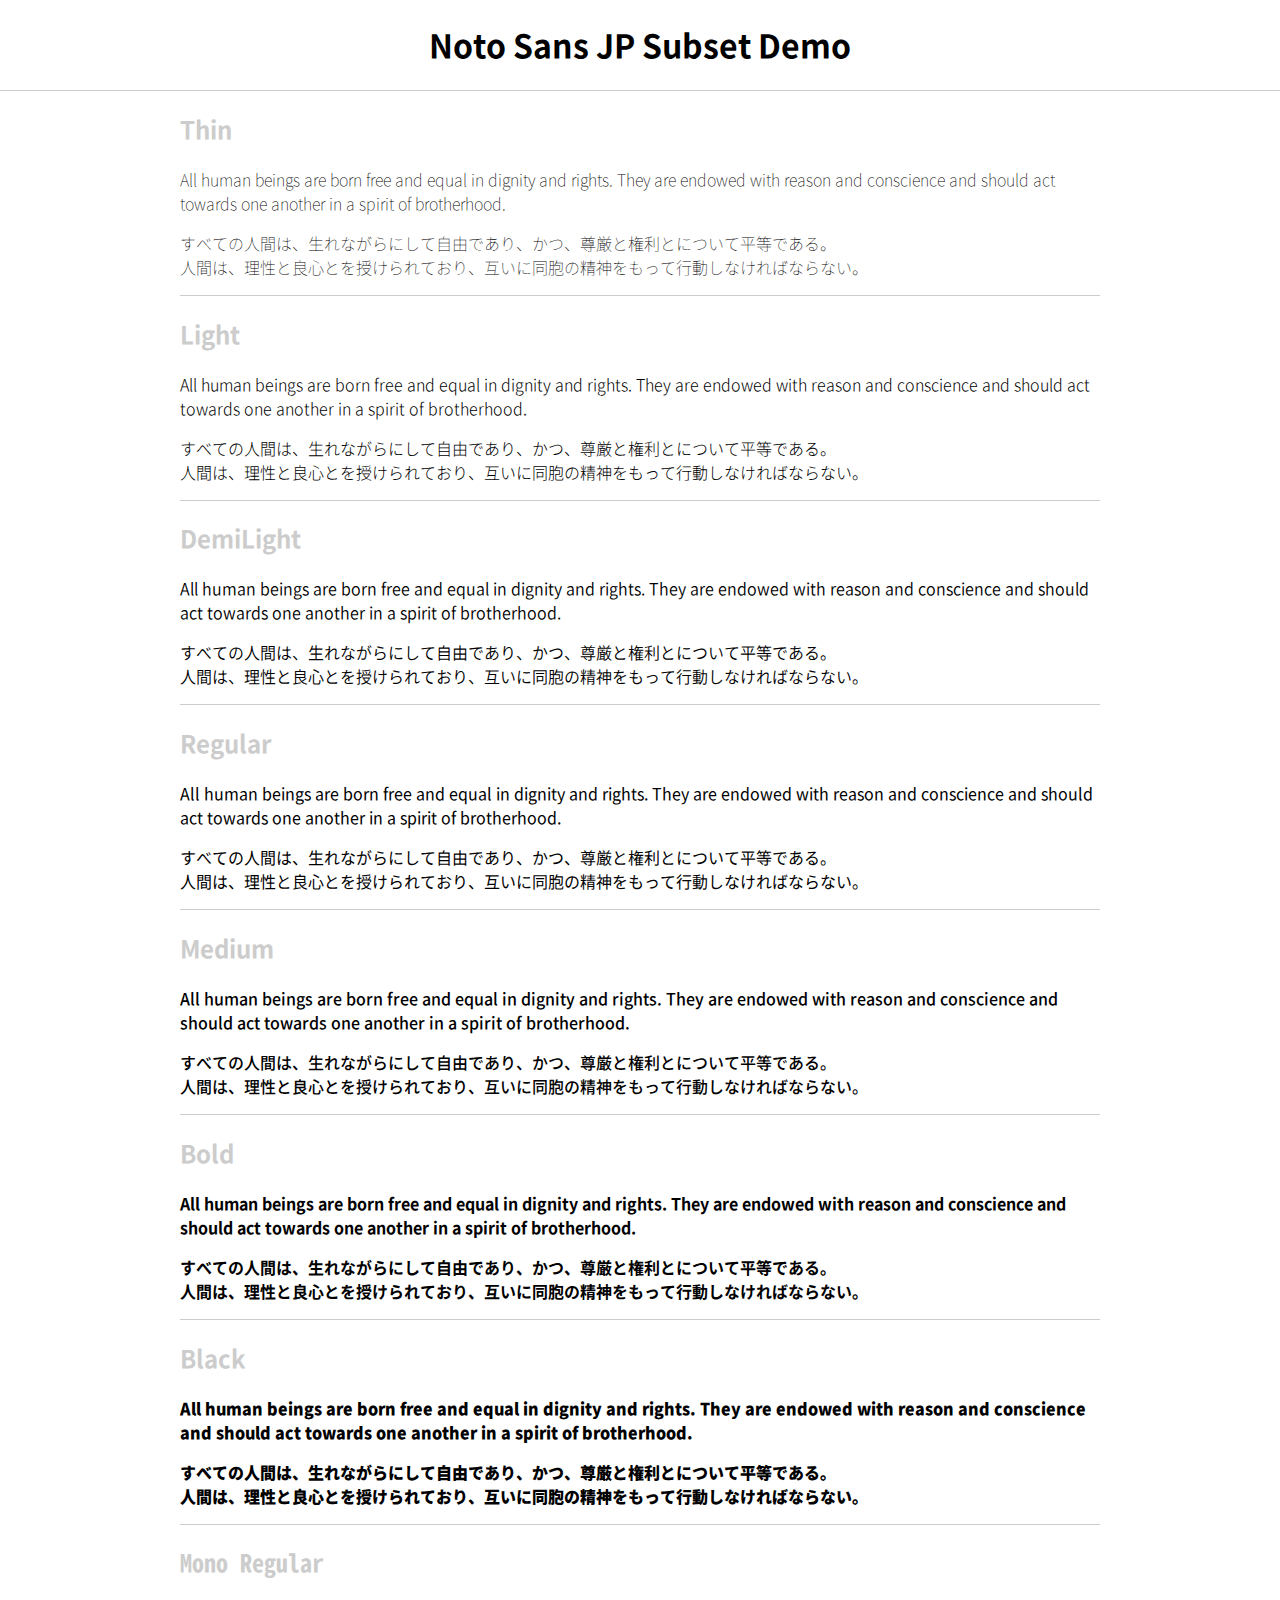
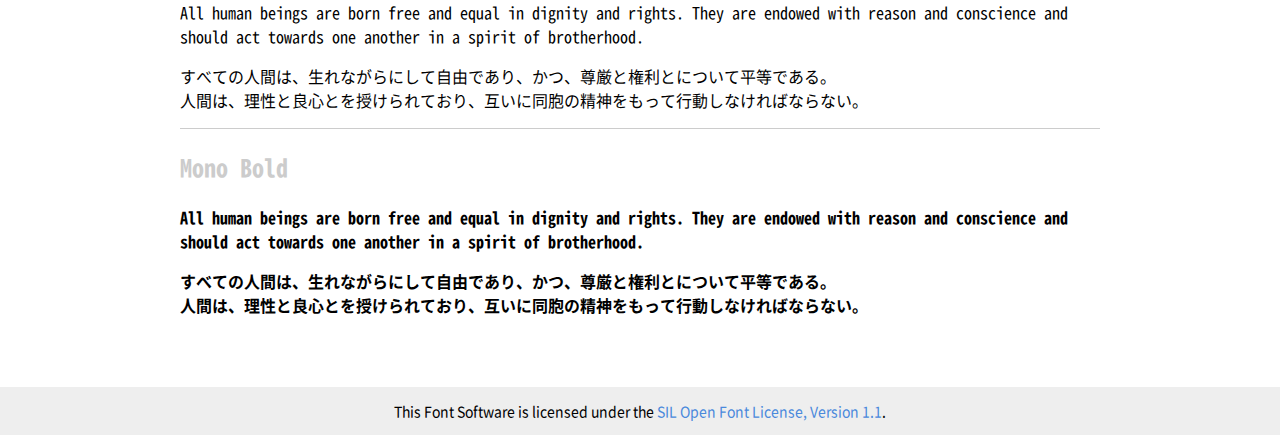
==== docs/test/subset-min/index.html @ c7f7812f "Update docs" ====
<!DOCTYPE html>
<html lang="ja">
<head>
	<meta charset="UTF-8">
	<title>Noto Sans JP Subset Demo</title>
	<link rel="stylesheet" href="assets/css/fonts.css">
	<link rel="stylesheet" href="assets/css/main.css">
</head>
<body>
	<header>
		<h1>Noto Sans JP Subset Demo</h1>
	</header>
	<hr>
	<div class="container">
		<h2>Thin</h2>
		<div class="thin">
			<p>All human beings are born free and equal in dignity and rights. They are endowed with reason and conscience and should act towards one another in a spirit of brotherhood.</p>
			<p>すべての人間は、生れながらにして自由であり、かつ、尊厳と権利とについて平等である。<br>人間は、理性と良心とを授けられており、互いに同胞の精神をもって行動しなければならない。</p>
		</div>
		<hr>
		<h2>Light</h2>
		<div class="light">
			<p>All human beings are born free and equal in dignity and rights. They are endowed with reason and conscience and should act towards one another in a spirit of brotherhood.</p>
			<p>すべての人間は、生れながらにして自由であり、かつ、尊厳と権利とについて平等である。<br>人間は、理性と良心とを授けられており、互いに同胞の精神をもって行動しなければならない。</p>
		</div>
		<hr>
		<h2>DemiLight</h2>
		<div class="demilight">
			<p>All human beings are born free and equal in dignity and rights. They are endowed with reason and conscience and should act towards one another in a spirit of brotherhood.</p>
			<p>すべての人間は、生れながらにして自由であり、かつ、尊厳と権利とについて平等である。<br>人間は、理性と良心とを授けられており、互いに同胞の精神をもって行動しなければならない。</p>
		</div>
		<hr>
		<h2>Regular</h2>
		<div class="regular">
			<p>All human beings are born free and equal in dignity and rights. They are endowed with reason and conscience and should act towards one another in a spirit of brotherhood.</p>
			<p>すべての人間は、生れながらにして自由であり、かつ、尊厳と権利とについて平等である。<br>人間は、理性と良心とを授けられており、互いに同胞の精神をもって行動しなければならない。</p>
		</div>
		<hr>
		<h2>Medium</h2>
		<div class="medium">
			<p>All human beings are born free and equal in dignity and rights. They are endowed with reason and conscience and should act towards one another in a spirit of brotherhood.</p>
			<p>すべての人間は、生れながらにして自由であり、かつ、尊厳と権利とについて平等である。<br>人間は、理性と良心とを授けられており、互いに同胞の精神をもって行動しなければならない。</p>
		</div>
		<hr>
		<h2>Bold</h2>
		<div class="bold">
			<p>All human beings are born free and equal in dignity and rights. They are endowed with reason and conscience and should act towards one another in a spirit of brotherhood.</p>
			<p>すべての人間は、生れながらにして自由であり、かつ、尊厳と権利とについて平等である。<br>人間は、理性と良心とを授けられており、互いに同胞の精神をもって行動しなければならない。</p>
		</div>
		<hr>
		<h2>Black</h2>
		<div class="black">
			<p>All human beings are born free and equal in dignity and rights. They are endowed with reason and conscience and should act towards one another in a spirit of brotherhood.</p>
			<p>すべての人間は、生れながらにして自由であり、かつ、尊厳と権利とについて平等である。<br>人間は、理性と良心とを授けられており、互いに同胞の精神をもって行動しなければならない。</p>
		</div>
		<hr>
		<div class="noto-mono">
			<h2>Mono Regular</h2>
			<div class="regular">
				<p>All human beings are born free and equal in dignity and rights. They are endowed with reason and conscience and should act towards one another in a spirit of brotherhood.</p>
				<p>すべての人間は、生れながらにして自由であり、かつ、尊厳と権利とについて平等である。<br>人間は、理性と良心とを授けられており、互いに同胞の精神をもって行動しなければならない。</p>
			</div>
			<hr>
			<h2>Mono Bold</h2>
			<div class="bold">
				<p>All human beings are born free and equal in dignity and rights. They are endowed with reason and conscience and should act towards one another in a spirit of brotherhood.</p>
				<p>すべての人間は、生れながらにして自由であり、かつ、尊厳と権利とについて平等である。<br>人間は、理性と良心とを授けられており、互いに同胞の精神をもって行動しなければならない。</p>
			</div>
		</div>
	</div>
	<footer>
		<p>This Font Software is licensed under the <a href="https://github.com/ixkaito/NotoSansCJKjp-webfonts/blob/master/LICENSE">SIL Open Font License, Version 1.1</a>.</p>
	</footer>
</body>
</html>
---- docs/test/subset-min/assets/css/fonts.css ----
@font-face {
	font-family: "Noto Sans JP";
	font-style: normal;
	font-weight: 100;
	src: url("../fonts/NotoSansJP-Thin.woff2") format("woff2"),
	     url("../fonts/NotoSansJP-Thin.woff") format("woff"),
	     url("../fonts/NotoSansJP-Thin.otf") format("opentype");
}

@font-face {
	font-family: "Noto Sans JP";
	font-style: normal;
	font-weight: 200;
	src: url("../fonts/NotoSansJP-Light.woff2") format("woff2"),
	     url("../fonts/NotoSansJP-Light.woff") format("woff"),
	     url("../fonts/NotoSansJP-Light.otf") format("opentype");
}

@font-face {
	font-family: "Noto Sans JP";
	font-style: normal;
	font-weight: 300;
	src: url("../fonts/NotoSansJP-DemiLight.woff2") format("woff2"),
	     url("../fonts/NotoSansJP-DemiLight.woff") format("woff"),
	     url("../fonts/NotoSansJP-DemiLight.otf") format("opentype");
}

@font-face {
	font-family: "Noto Sans JP";
	font-style: normal;
	font-weight: 400;
	src: url("../fonts/NotoSansJP-Regular.woff2") format("woff2"),
	     url("../fonts/NotoSansJP-Regular.woff") format("woff"),
	     url("../fonts/NotoSansJP-Regular.otf") format("opentype");
}

@font-face {
	font-family: "Noto Sans JP";
	font-style: normal;
	font-weight: 500;
	src: url("../fonts/NotoSansJP-Medium.woff2") format("woff2"),
	     url("../fonts/NotoSansJP-Medium.woff") format("woff"),
	     url("../fonts/NotoSansJP-Medium.otf") format("opentype");
}

@font-face {
	font-family: "Noto Sans JP";
	font-style: normal;
	font-weight: 700;
	src: url("../fonts/NotoSansJP-Bold.woff2") format("woff2"),
	     url("../fonts/NotoSansJP-Bold.woff") format("woff"),
	     url("../fonts/NotoSansJP-Bold.otf") format("opentype");
}

@font-face {
	font-family: "Noto Sans JP";
	font-style: normal;
	font-weight: 900;
	src: url("../fonts/NotoSansJP-Black.woff2") format("woff2"),
	     url("../fonts/NotoSansJP-Black.woff") format("woff"),
	     url("../fonts/NotoSansJP-Black.otf") format("opentype");
}

@font-face {
	font-family: "Noto Sans Mono JP";
	font-style: normal;
	font-weight: 400;
	src: url("../fonts/NotoSansMonoJP-Regular.woff2") format("woff2"),
	     url("../fonts/NotoSansMonoJP-Regular.woff") format("woff"),
	     url("../fonts/NotoSansMonoJP-Regular.otf") format("opentype");
}

@font-face {
	font-family: "Noto Sans Mono JP";
	font-style: normal;
	font-weight: 700;
	src: url("../fonts/NotoSansMonoJP-Bold.woff2") format("woff2"),
	     url("../fonts/NotoSansMonoJP-Bold.woff") format("woff"),
	     url("../fonts/NotoSansMonoJP-Bold.otf") format("opentype");
}
---- docs/test/subset-min/assets/css/main.css ----
html{
	box-sizing:border-box
}

*,
*::after,
*::before{
	box-sizing:inherit
}

body {
	margin: 0;
	padding: 0;
	font-family: "Noto Sans JP", sans-serif;
}

a {
	color: #4a89dc;
	text-decoration: none;
}

a:hover {
	text-decoration: underline;
}

h2 {
	color: #ccc;
}

hr {
	border: 0;
	border-top: 1px solid #ccc;
}

header {
	text-align: center;
	padding: 0 20px;
}

footer {
	background: #eee;
	font-size: 14px;
	margin-top: 5em;
	overflow: hidden;
	padding: 0 20px;
	text-align: center;
}

.container {
	margin: auto;
	max-width: 960px;
	padding: 0 20px;
}

.noto-mono {
	font-family: "Noto Sans Mono JP", sans-serif;
}

.thin {
	font-weight: 100;
}

.light {
	font-weight: 200;
}

.demilight {
	font-weight: 300;
}

.regular {
	font-weight: 400;
}

.medium {
	font-weight: 500;
}

.bold {
	font-weight: 700;
}

.black {
	font-weight: 900;
}
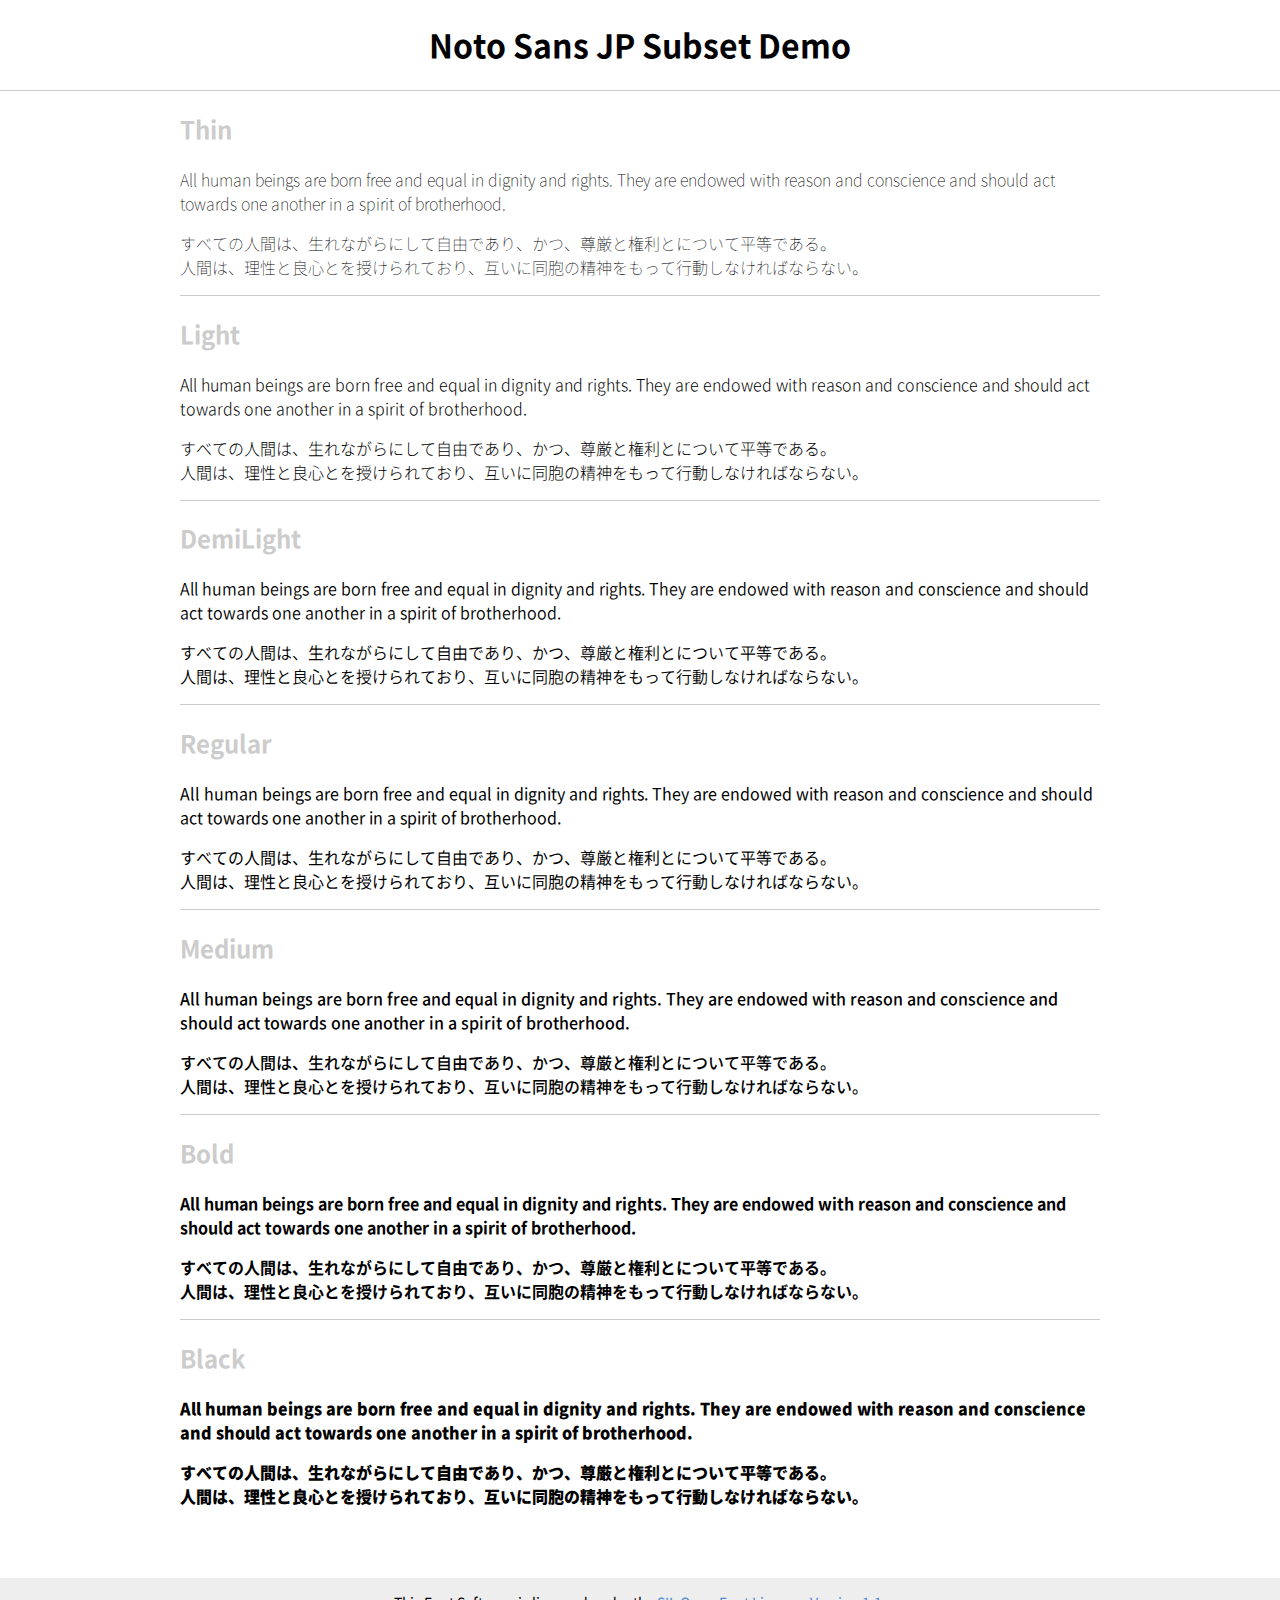
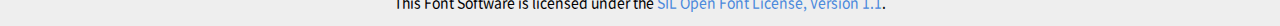
==== commit dc023d20: "Update docs" ====
--- a/docs/test/subset-min/index.html
+++ b/docs/test/subset-min/index.html
@@ -53,20 +53,6 @@
 			<p>All human beings are born free and equal in dignity and rights. They are endowed with reason and conscience and should act towards one another in a spirit of brotherhood.</p>
 			<p>すべての人間は、生れながらにして自由であり、かつ、尊厳と権利とについて平等である。<br>人間は、理性と良心とを授けられており、互いに同胞の精神をもって行動しなければならない。</p>
 		</div>
-		<hr>
-		<div class="noto-mono">
-			<h2>Mono Regular</h2>
-			<div class="regular">
-				<p>All human beings are born free and equal in dignity and rights. They are endowed with reason and conscience and should act towards one another in a spirit of brotherhood.</p>
-				<p>すべての人間は、生れながらにして自由であり、かつ、尊厳と権利とについて平等である。<br>人間は、理性と良心とを授けられており、互いに同胞の精神をもって行動しなければならない。</p>
-			</div>
-			<hr>
-			<h2>Mono Bold</h2>
-			<div class="bold">
-				<p>All human beings are born free and equal in dignity and rights. They are endowed with reason and conscience and should act towards one another in a spirit of brotherhood.</p>
-				<p>すべての人間は、生れながらにして自由であり、かつ、尊厳と権利とについて平等である。<br>人間は、理性と良心とを授けられており、互いに同胞の精神をもって行動しなければならない。</p>
-			</div>
-		</div>
 	</div>
 	<footer>
 		<p>This Font Software is licensed under the <a href="https://github.com/ixkaito/NotoSansCJKjp-webfonts/blob/master/LICENSE">SIL Open Font License, Version 1.1</a>.</p>
--- a/docs/test/subset-min/assets/css/fonts.css
+++ b/docs/test/subset-min/assets/css/fonts.css
@@ -60,21 +60,3 @@
 	     url("../fonts/NotoSansJP-Black.woff") format("woff"),
 	     url("../fonts/NotoSansJP-Black.otf") format("opentype");
 }
-
-@font-face {
-	font-family: "Noto Sans Mono JP";
-	font-style: normal;
-	font-weight: 400;
-	src: url("../fonts/NotoSansMonoJP-Regular.woff2") format("woff2"),
-	     url("../fonts/NotoSansMonoJP-Regular.woff") format("woff"),
-	     url("../fonts/NotoSansMonoJP-Regular.otf") format("opentype");
-}
-
-@font-face {
-	font-family: "Noto Sans Mono JP";
-	font-style: normal;
-	font-weight: 700;
-	src: url("../fonts/NotoSansMonoJP-Bold.woff2") format("woff2"),
-	     url("../fonts/NotoSansMonoJP-Bold.woff") format("woff"),
-	     url("../fonts/NotoSansMonoJP-Bold.otf") format("opentype");
-}
--- a/docs/test/subset-min/assets/css/main.css
+++ b/docs/test/subset-min/assets/css/main.css
@@ -52,10 +52,6 @@
 	padding: 0 20px;
 }
 
-.noto-mono {
-	font-family: "Noto Sans Mono JP", sans-serif;
-}
-
 .thin {
 	font-weight: 100;
 }
